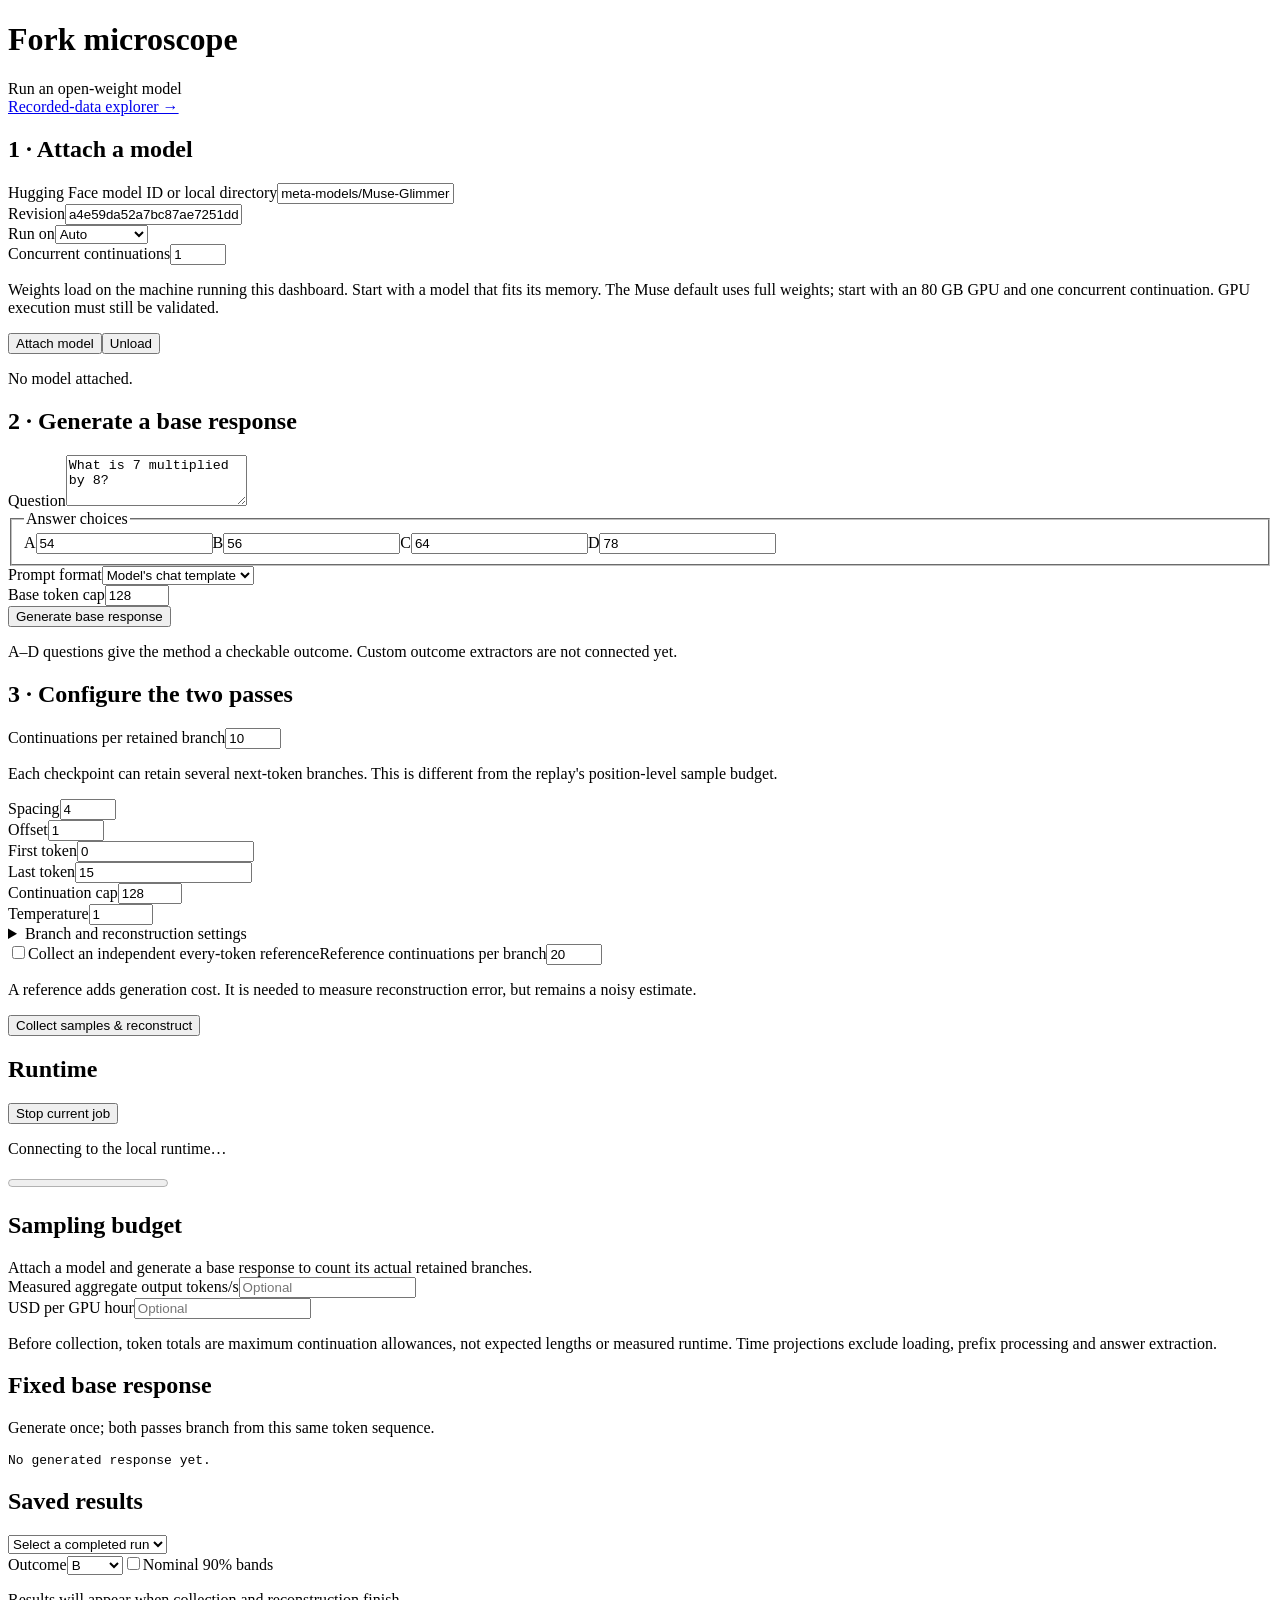
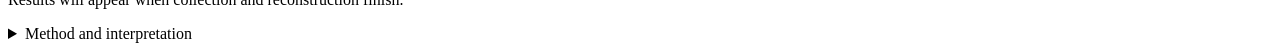
==== public/fork-microscope/live.html @ cd324774 "Package fork microscope for pinned CPU and GPU VM runs" ====
<!doctype html>
<html lang="en"><head><meta charset="utf-8"><meta name="viewport" content="width=device-width,initial-scale=1"><title>Fork microscope · Run a model</title><link rel="stylesheet" href="/styles.css"><link rel="stylesheet" href="/live.css"><script src="/plotly.min.js" defer></script><script src="/live.js" type="module"></script></head>
<body><header class="topbar"><div><h1>Fork microscope</h1><span class="subtitle">Run an open-weight model</span></div><a href="/">Recorded-data explorer →</a></header>
<main class="live-workspace">
<aside class="live-controls">
<section class="panel"><h2>1 · Attach a model</h2><label for="model-id">Hugging Face model ID or local directory</label><input id="model-id" value="meta-models/Muse-Glimmer-30B"><div class="field-pair"><div><label for="revision">Revision</label><input id="revision" value="a4e59da52a7bc87ae7251dd5545c0dd437c44b68"></div><div><label for="device">Run on</label><select id="device"><option value="auto">Auto</option><option value="cpu">CPU</option><option value="cuda">CUDA GPU</option></select></div></div><label for="batch">Concurrent continuations</label><input id="batch" type="number" min="1" max="128" value="1"><p class="help">Weights load on the machine running this dashboard. Start with a model that fits its memory. The Muse default uses full weights; start with an 80 GB GPU and one concurrent continuation. GPU execution must still be validated.</p><div class="actions"><button id="load">Attach model</button><button id="unload" class="secondary">Unload</button></div><p id="model-status">No model attached.</p></section>
<section class="panel"><h2>2 · Generate a base response</h2><label for="question">Question</label><textarea id="question" rows="3">What is 7 multiplied by 8?</textarea><fieldset><legend>Answer choices</legend><div class="field-pair"><label>A<input id="choice-a" value="54"></label><label>B<input id="choice-b" value="56"></label><label>C<input id="choice-c" value="64"></label><label>D<input id="choice-d" value="78"></label></div></fieldset><div class="field-pair"><div><label for="mode">Prompt format</label><select id="mode"><option value="chat">Model's chat template</option><option value="base">Base / completion</option></select></div><div><label for="base-cap">Base token cap</label><input id="base-cap" type="number" min="8" max="4096" value="128"></div></div><button id="base">Generate base response</button><p class="help">A–D questions give the method a checkable outcome. Custom outcome extractors are not connected yet.</p></section>
<section class="panel"><h2>3 · Configure the two passes</h2><label for="samples">Continuations per retained branch</label><input id="samples" type="number" min="5" max="512" value="10"><p class="help">Each checkpoint can retain several next-token branches. This is different from the replay's position-level sample budget.</p><div class="field-pair"><div><label for="stride">Spacing</label><input id="stride" type="number" min="2" max="128" value="4"></div><div><label for="shift">Offset</label><input id="shift" type="number" min="1" max="127" value="1"></div><div><label for="start">First token</label><input id="start" type="number" min="0" value="0"></div><div><label for="end">Last token</label><input id="end" type="number" min="0" value="15"></div><div><label for="cont-cap">Continuation cap</label><input id="cont-cap" type="number" min="1" max="4096" value="128"></div><div><label for="temperature">Temperature</label><input id="temperature" type="number" min=".05" max="2" step=".05" value="1"></div></div><details><summary>Branch and reconstruction settings</summary><div class="field-pair"><div><label for="top-k">Top-k candidates</label><input id="top-k" type="number" min="1" max="50" value="10"></div><div><label for="threshold">Minimum branch probability</label><input id="threshold" type="number" min="0" max="1" step=".01" value=".05"></div></div><label for="seed">Seed</label><input id="seed" type="number" min="0" max="2147483647" value="0"><label for="tuning">Reconstruction tuning</label><select id="tuning"><option value="cv">Upstream five-fold cross-validation</option><option value="fixed">Fixed penalty 64 / bandwidth 32</option></select></details><label class="check"><input id="dense" type="checkbox">Collect an independent every-token reference</label><label for="reference-samples">Reference continuations per branch</label><input id="reference-samples" type="number" min="5" max="512" value="20"><p class="help">A reference adds generation cost. It is needed to measure reconstruction error, but remains a noisy estimate.</p><button id="run">Collect samples &amp; reconstruct</button></section>
</aside>
<div class="live-results">
<section class="panel status-panel"><div class="section-heading"><h2>Runtime</h2><button id="stop" class="secondary">Stop current job</button></div><p id="phase" role="status">Connecting to the local runtime…</p><progress id="progress" max="1" value="0"></progress><p id="error" role="alert" hidden></p></section>
<section class="panel"><h2>Sampling budget</h2><div id="budget">Attach a model and generate a base response to count its actual retained branches.</div><div class="field-pair"><div><label for="throughput">Measured aggregate output tokens/s</label><input id="throughput" type="number" min=".001" step="any" placeholder="Optional"></div><div><label for="rate">USD per GPU hour</label><input id="rate" type="number" min="0" step="any" placeholder="Optional"></div></div><p id="money" class="help"></p><p class="help">Before collection, token totals are maximum continuation allowances, not expected lengths or measured runtime. Time projections exclude loading, prefix processing and answer extraction.</p></section>
<section class="panel"><h2>Fixed base response</h2><p id="base-description" class="help">Generate once; both passes branch from this same token sequence.</p><pre id="base-text">No generated response yet.</pre></section>
<section class="panel"><div class="section-heading"><h2>Saved results</h2><select id="runs"><option value="">Select a completed run</option></select></div><div class="display-controls"><label for="outcome">Outcome</label><select id="outcome"><option>A</option><option selected>B</option><option>C</option><option>D</option><option>Other</option></select><label class="check"><input id="bands" type="checkbox">Nominal 90% bands</label><a id="export" hidden>Download raw data + results</a></div><p id="result-label">Results will appear when collection and reconstruction finish.</p><div id="live-plot"></div><div id="statistics"></div><details><summary>Method and interpretation</summary><div id="method"><p>The workflow uses Goodfire's branch enumeration and probability-weighted outcomes, then its mixture-draw construction and segment-kernel reconstruction. Each pass is fitted separately. Cross-validation uses only that pass's samples.</p><p>Changing models does not reproduce the published numerical results. PELT boundaries are candidate changes between observations; they do not identify a causal token. Credible bands are model-based and can be miscalibrated. A separate dense run permits comparisons without reusing the fitting continuations.</p><p>Muse uses its native image/text model loader and text-only chat template. Other compatible models must load with Hugging Face AutoModelForCausalLM and safetensors, fit this runtime, and provide distinct single-token A–D answer labels. Muse answers are read only from completed user-facing channels; unfinished replies count as Other. This version uses standard batched generation, without the cross-branch prefix-cache speedup. No custom model code is executed.</p></div></details></section>
</div></main></body></html>
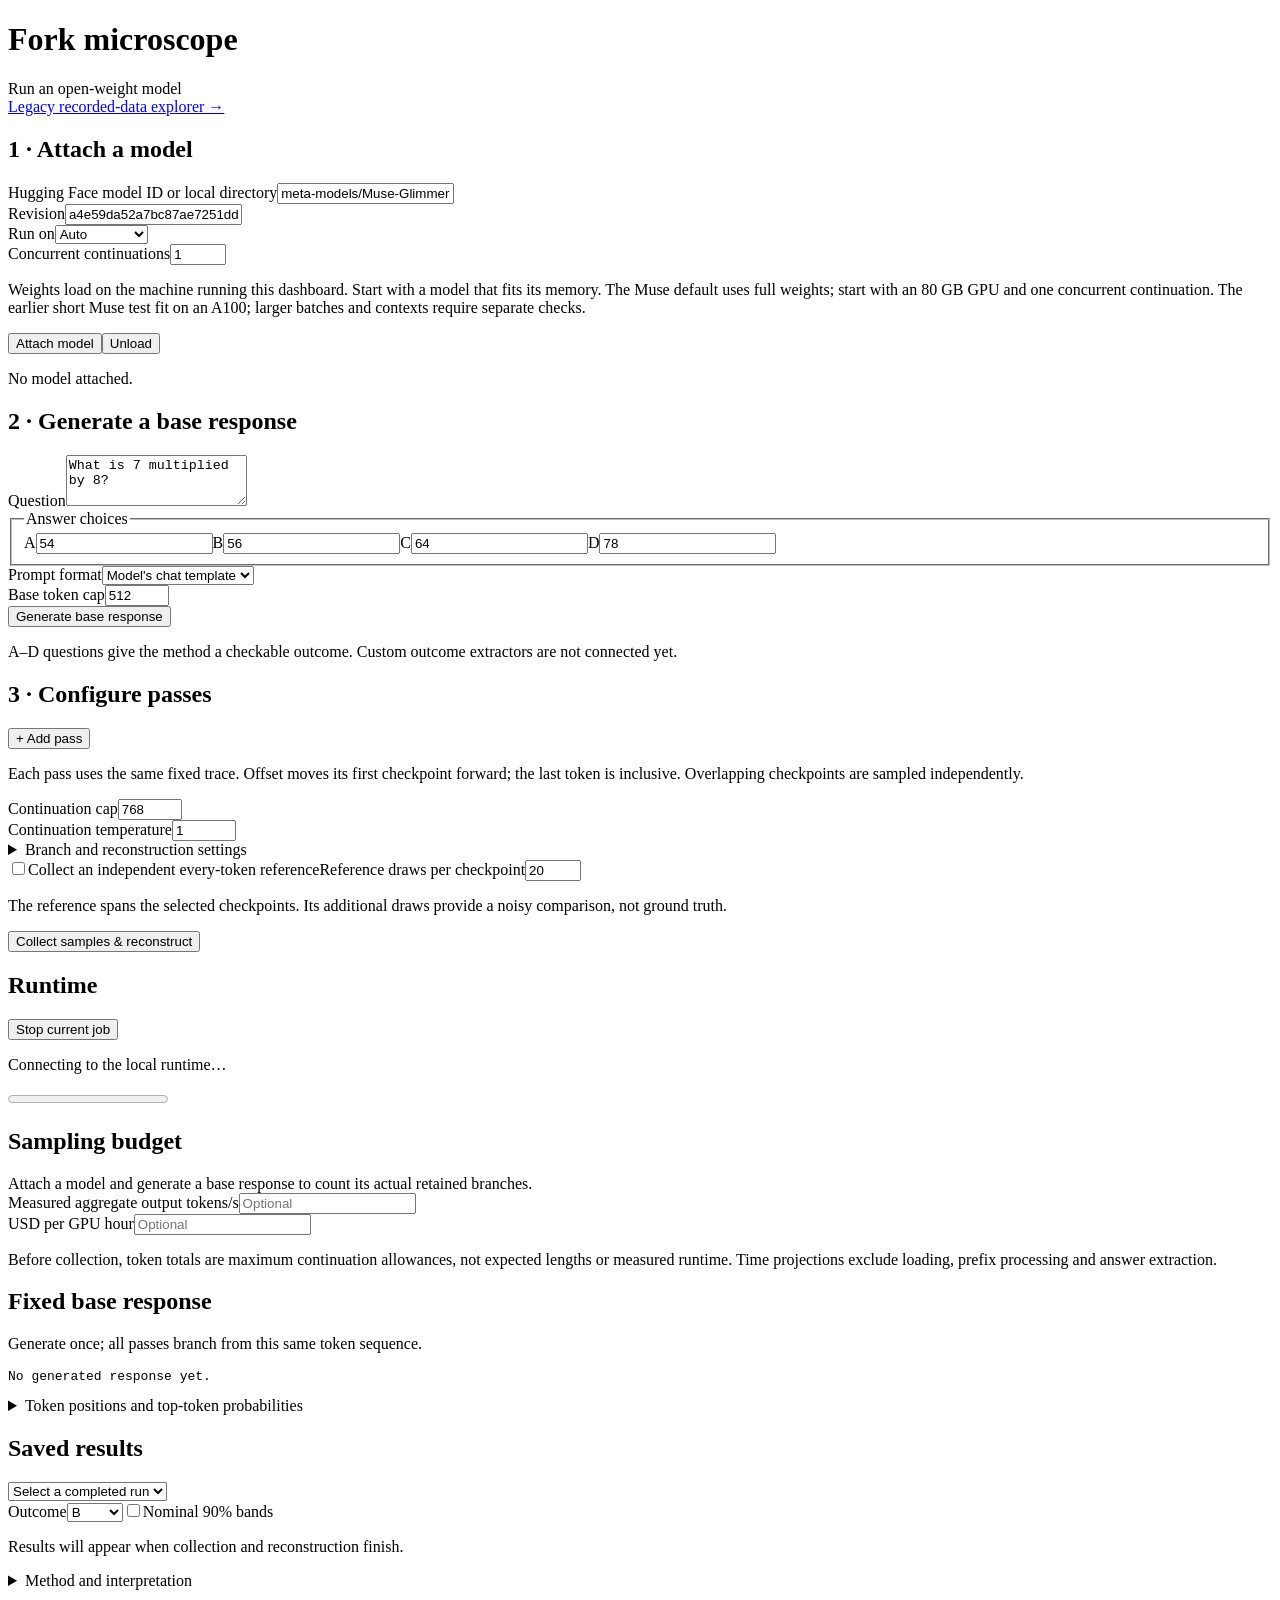
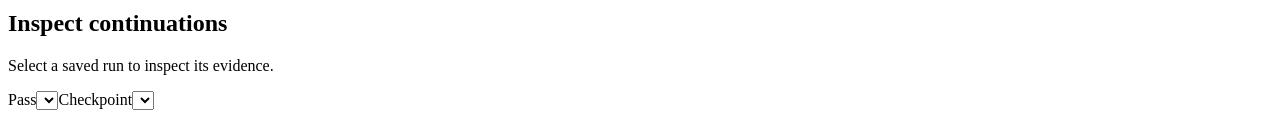
==== commit 87f556f6: "Use all checkpoint draws and add configurable pass tabs with evidence viewer" ====
--- a/public/fork-microscope/live.html
+++ b/public/fork-microscope/live.html
@@ -1,15 +1,22 @@
 <!doctype html>
 <html lang="en"><head><meta charset="utf-8"><meta name="viewport" content="width=device-width,initial-scale=1"><title>Fork microscope · Run a model</title><link rel="stylesheet" href="/styles.css"><link rel="stylesheet" href="/live.css"><script src="/plotly.min.js" defer></script><script src="/live.js" type="module"></script></head>
-<body><header class="topbar"><div><h1>Fork microscope</h1><span class="subtitle">Run an open-weight model</span></div><a href="/">Recorded-data explorer →</a></header>
+<body><header class="topbar"><div><h1>Fork microscope</h1><span class="subtitle">Run an open-weight model</span></div><a href="/index.html">Legacy recorded-data explorer →</a></header>
 <main class="live-workspace">
 <aside class="live-controls">
-<section class="panel"><h2>1 · Attach a model</h2><label for="model-id">Hugging Face model ID or local directory</label><input id="model-id" value="meta-models/Muse-Glimmer-30B"><div class="field-pair"><div><label for="revision">Revision</label><input id="revision" value="a4e59da52a7bc87ae7251dd5545c0dd437c44b68"></div><div><label for="device">Run on</label><select id="device"><option value="auto">Auto</option><option value="cpu">CPU</option><option value="cuda">CUDA GPU</option></select></div></div><label for="batch">Concurrent continuations</label><input id="batch" type="number" min="1" max="128" value="1"><p class="help">Weights load on the machine running this dashboard. Start with a model that fits its memory. The Muse default uses full weights; start with an 80 GB GPU and one concurrent continuation. GPU execution must still be validated.</p><div class="actions"><button id="load">Attach model</button><button id="unload" class="secondary">Unload</button></div><p id="model-status">No model attached.</p></section>
-<section class="panel"><h2>2 · Generate a base response</h2><label for="question">Question</label><textarea id="question" rows="3">What is 7 multiplied by 8?</textarea><fieldset><legend>Answer choices</legend><div class="field-pair"><label>A<input id="choice-a" value="54"></label><label>B<input id="choice-b" value="56"></label><label>C<input id="choice-c" value="64"></label><label>D<input id="choice-d" value="78"></label></div></fieldset><div class="field-pair"><div><label for="mode">Prompt format</label><select id="mode"><option value="chat">Model's chat template</option><option value="base">Base / completion</option></select></div><div><label for="base-cap">Base token cap</label><input id="base-cap" type="number" min="8" max="4096" value="128"></div></div><button id="base">Generate base response</button><p class="help">A–D questions give the method a checkable outcome. Custom outcome extractors are not connected yet.</p></section>
-<section class="panel"><h2>3 · Configure the two passes</h2><label for="samples">Continuations per retained branch</label><input id="samples" type="number" min="5" max="512" value="10"><p class="help">Each checkpoint can retain several next-token branches. This is different from the replay's position-level sample budget.</p><div class="field-pair"><div><label for="stride">Spacing</label><input id="stride" type="number" min="2" max="128" value="4"></div><div><label for="shift">Offset</label><input id="shift" type="number" min="1" max="127" value="1"></div><div><label for="start">First token</label><input id="start" type="number" min="0" value="0"></div><div><label for="end">Last token</label><input id="end" type="number" min="0" value="15"></div><div><label for="cont-cap">Continuation cap</label><input id="cont-cap" type="number" min="1" max="4096" value="128"></div><div><label for="temperature">Temperature</label><input id="temperature" type="number" min=".05" max="2" step=".05" value="1"></div></div><details><summary>Branch and reconstruction settings</summary><div class="field-pair"><div><label for="top-k">Top-k candidates</label><input id="top-k" type="number" min="1" max="50" value="10"></div><div><label for="threshold">Minimum branch probability</label><input id="threshold" type="number" min="0" max="1" step=".01" value=".05"></div></div><label for="seed">Seed</label><input id="seed" type="number" min="0" max="2147483647" value="0"><label for="tuning">Reconstruction tuning</label><select id="tuning"><option value="cv">Upstream five-fold cross-validation</option><option value="fixed">Fixed penalty 64 / bandwidth 32</option></select></details><label class="check"><input id="dense" type="checkbox">Collect an independent every-token reference</label><label for="reference-samples">Reference continuations per branch</label><input id="reference-samples" type="number" min="5" max="512" value="20"><p class="help">A reference adds generation cost. It is needed to measure reconstruction error, but remains a noisy estimate.</p><button id="run">Collect samples &amp; reconstruct</button></section>
+<section class="panel"><h2>1 · Attach a model</h2><label for="model-id">Hugging Face model ID or local directory</label><input id="model-id" value="meta-models/Muse-Glimmer-30B"><div class="field-pair"><div><label for="revision">Revision</label><input id="revision" value="a4e59da52a7bc87ae7251dd5545c0dd437c44b68"></div><div><label for="device">Run on</label><select id="device"><option value="auto">Auto</option><option value="cpu">CPU</option><option value="cuda">CUDA GPU</option></select></div></div><label for="batch">Concurrent continuations</label><input id="batch" type="number" min="1" max="128" value="1"><p class="help">Weights load on the machine running this dashboard. Start with a model that fits its memory. The Muse default uses full weights; start with an 80 GB GPU and one concurrent continuation. The earlier short Muse test fit on an A100; larger batches and contexts require separate checks.</p><div class="actions"><button id="load">Attach model</button><button id="unload" class="secondary">Unload</button></div><p id="model-status">No model attached.</p></section>
+<section class="panel"><h2>2 · Generate a base response</h2><label for="question">Question</label><textarea id="question" rows="3">What is 7 multiplied by 8?</textarea><fieldset><legend>Answer choices</legend><div class="field-pair"><label>A<input id="choice-a" value="54"></label><label>B<input id="choice-b" value="56"></label><label>C<input id="choice-c" value="64"></label><label>D<input id="choice-d" value="78"></label></div></fieldset><div class="field-pair"><div><label for="mode">Prompt format</label><select id="mode"><option value="chat">Model's chat template</option><option value="base">Base / completion</option></select></div><div><label for="base-cap">Base token cap</label><input id="base-cap" type="number" min="8" max="4096" value="512"></div></div><button id="base">Generate base response</button><p class="help">A–D questions give the method a checkable outcome. Custom outcome extractors are not connected yet.</p></section>
+<section class="panel"><h2>3 · Configure passes</h2>
+<div id="pass-tabs" role="tablist" aria-label="Sampling passes"></div><button id="add-pass" class="secondary">+ Add pass</button>
+<div id="pass-details" role="tabpanel"></div>
+<p class="help">Each pass uses the same fixed trace. Offset moves its first checkpoint forward; the last token is inclusive. Overlapping checkpoints are sampled independently.</p>
+<div class="field-pair"><div><label for="cont-cap">Continuation cap</label><input id="cont-cap" type="number" min="1" max="4096" value="768"></div><div><label for="temperature">Continuation temperature</label><input id="temperature" type="number" min=".05" max="2" step=".05" value="1"></div></div>
+<p id="temperature-notice" class="help" hidden>Branch probabilities use temperature 1. Changing continuation temperature creates a different sampling distribution.</p>
+<details><summary>Branch and reconstruction settings</summary><div class="field-pair"><div><label for="top-k">Top-k candidates</label><input id="top-k" type="number" min="1" max="50" value="10"></div><div><label for="threshold">Minimum branch probability</label><input id="threshold" type="number" min="0" max="1" step=".01" value=".05"></div></div><label for="seed">Base generation seed</label><input id="seed" type="number" min="0" max="2147483647" value="0"><label for="tuning">Reconstruction tuning</label><select id="tuning"><option value="cv">Five-fold cross-validation</option><option value="fixed">Fixed penalty 64 / bandwidth 32</option></select></details>
+<label class="check"><input id="dense" type="checkbox">Collect an independent every-token reference</label><label for="reference-samples">Reference draws per checkpoint</label><input id="reference-samples" type="number" min="5" max="512" value="20"><p class="help">The reference spans the selected checkpoints. Its additional draws provide a noisy comparison, not ground truth.</p><button id="run">Collect samples &amp; reconstruct</button></section>
 </aside>
 <div class="live-results">
 <section class="panel status-panel"><div class="section-heading"><h2>Runtime</h2><button id="stop" class="secondary">Stop current job</button></div><p id="phase" role="status">Connecting to the local runtime…</p><progress id="progress" max="1" value="0"></progress><p id="error" role="alert" hidden></p></section>
 <section class="panel"><h2>Sampling budget</h2><div id="budget">Attach a model and generate a base response to count its actual retained branches.</div><div class="field-pair"><div><label for="throughput">Measured aggregate output tokens/s</label><input id="throughput" type="number" min=".001" step="any" placeholder="Optional"></div><div><label for="rate">USD per GPU hour</label><input id="rate" type="number" min="0" step="any" placeholder="Optional"></div></div><p id="money" class="help"></p><p class="help">Before collection, token totals are maximum continuation allowances, not expected lengths or measured runtime. Time projections exclude loading, prefix processing and answer extraction.</p></section>
-<section class="panel"><h2>Fixed base response</h2><p id="base-description" class="help">Generate once; both passes branch from this same token sequence.</p><pre id="base-text">No generated response yet.</pre></section>
-<section class="panel"><div class="section-heading"><h2>Saved results</h2><select id="runs"><option value="">Select a completed run</option></select></div><div class="display-controls"><label for="outcome">Outcome</label><select id="outcome"><option>A</option><option selected>B</option><option>C</option><option>D</option><option>Other</option></select><label class="check"><input id="bands" type="checkbox">Nominal 90% bands</label><a id="export" hidden>Download raw data + results</a></div><p id="result-label">Results will appear when collection and reconstruction finish.</p><div id="live-plot"></div><div id="statistics"></div><details><summary>Method and interpretation</summary><div id="method"><p>The workflow uses Goodfire's branch enumeration and probability-weighted outcomes, then its mixture-draw construction and segment-kernel reconstruction. Each pass is fitted separately. Cross-validation uses only that pass's samples.</p><p>Changing models does not reproduce the published numerical results. PELT boundaries are candidate changes between observations; they do not identify a causal token. Credible bands are model-based and can be miscalibrated. A separate dense run permits comparisons without reusing the fitting continuations.</p><p>Muse uses its native image/text model loader and text-only chat template. Other compatible models must load with Hugging Face AutoModelForCausalLM and safetensors, fit this runtime, and provide distinct single-token A–D answer labels. Muse answers are read only from completed user-facing channels; unfinished replies count as Other. This version uses standard batched generation, without the cross-branch prefix-cache speedup. No custom model code is executed.</p></div></details></section>
-</div></main></body></html>
+<section class="panel"><h2>Fixed base response</h2><p id="base-description" class="help">Generate once; all passes branch from this same token sequence.</p><pre id="base-text">No generated response yet.</pre><details><summary>Token positions and top-token probabilities</summary><pre id="base-tokens">No trace yet.</pre></details></section>
+<section class="panel"><div class="section-heading"><h2>Saved results</h2><select id="runs"><option value="">Select a completed run</option></select></div><div class="display-controls"><label for="outcome">Outcome</label><select id="outcome"><option>A</option><option selected>B</option><option>C</option><option>D</option><option>Other</option></select><label class="check"><input id="bands" type="checkbox">Nominal 90% bands</label><a id="export" hidden>Download raw data + results</a></div><p id="result-label">Results will appear when collection and reconstruction finish.</p><div id="live-plot"></div><div id="result-warnings" role="status"></div><div id="statistics"></div><details><summary>Method and interpretation</summary><div id="method"><p>At each checkpoint we choose branches by renormalized temperature-1 probability, then generate the requested number of total draws. Every collected outcome enters the histogram and reconstruction exactly once. Each pass is fitted separately. More than 10% cap hits withholds reconstruction; fewer than four checkpoints disables segmentation and CV.</p><p>Changing models does not reproduce the published numerical results. PELT boundaries are candidate changes between observations; they do not identify a causal token. Credible bands are model-based and can be miscalibrated. A separate dense run permits comparisons without reusing the fitting continuations.</p><p>Muse uses its native image/text model loader and text-only chat template. Other compatible models must load with Hugging Face AutoModelForCausalLM and safetensors, fit this runtime, and provide distinct single-token A–D answer labels. Muse answers are read only from completed user-facing channels; unfinished replies count as Other. This version uses standard batched generation, without the cross-branch prefix-cache speedup. No custom model code is executed.</p></div></details></section>
+</div><section class="panel viewer"><h2>Inspect continuations</h2><p id="viewer-note">Select a saved run to inspect its evidence.</p><div class="field-pair"><label>Pass<select id="viewer-pass"></select></label><label>Checkpoint<select id="viewer-position"></select></label></div><p id="checkpoint-info" class="help"></p><div id="continuations"></div></section></main></body></html>
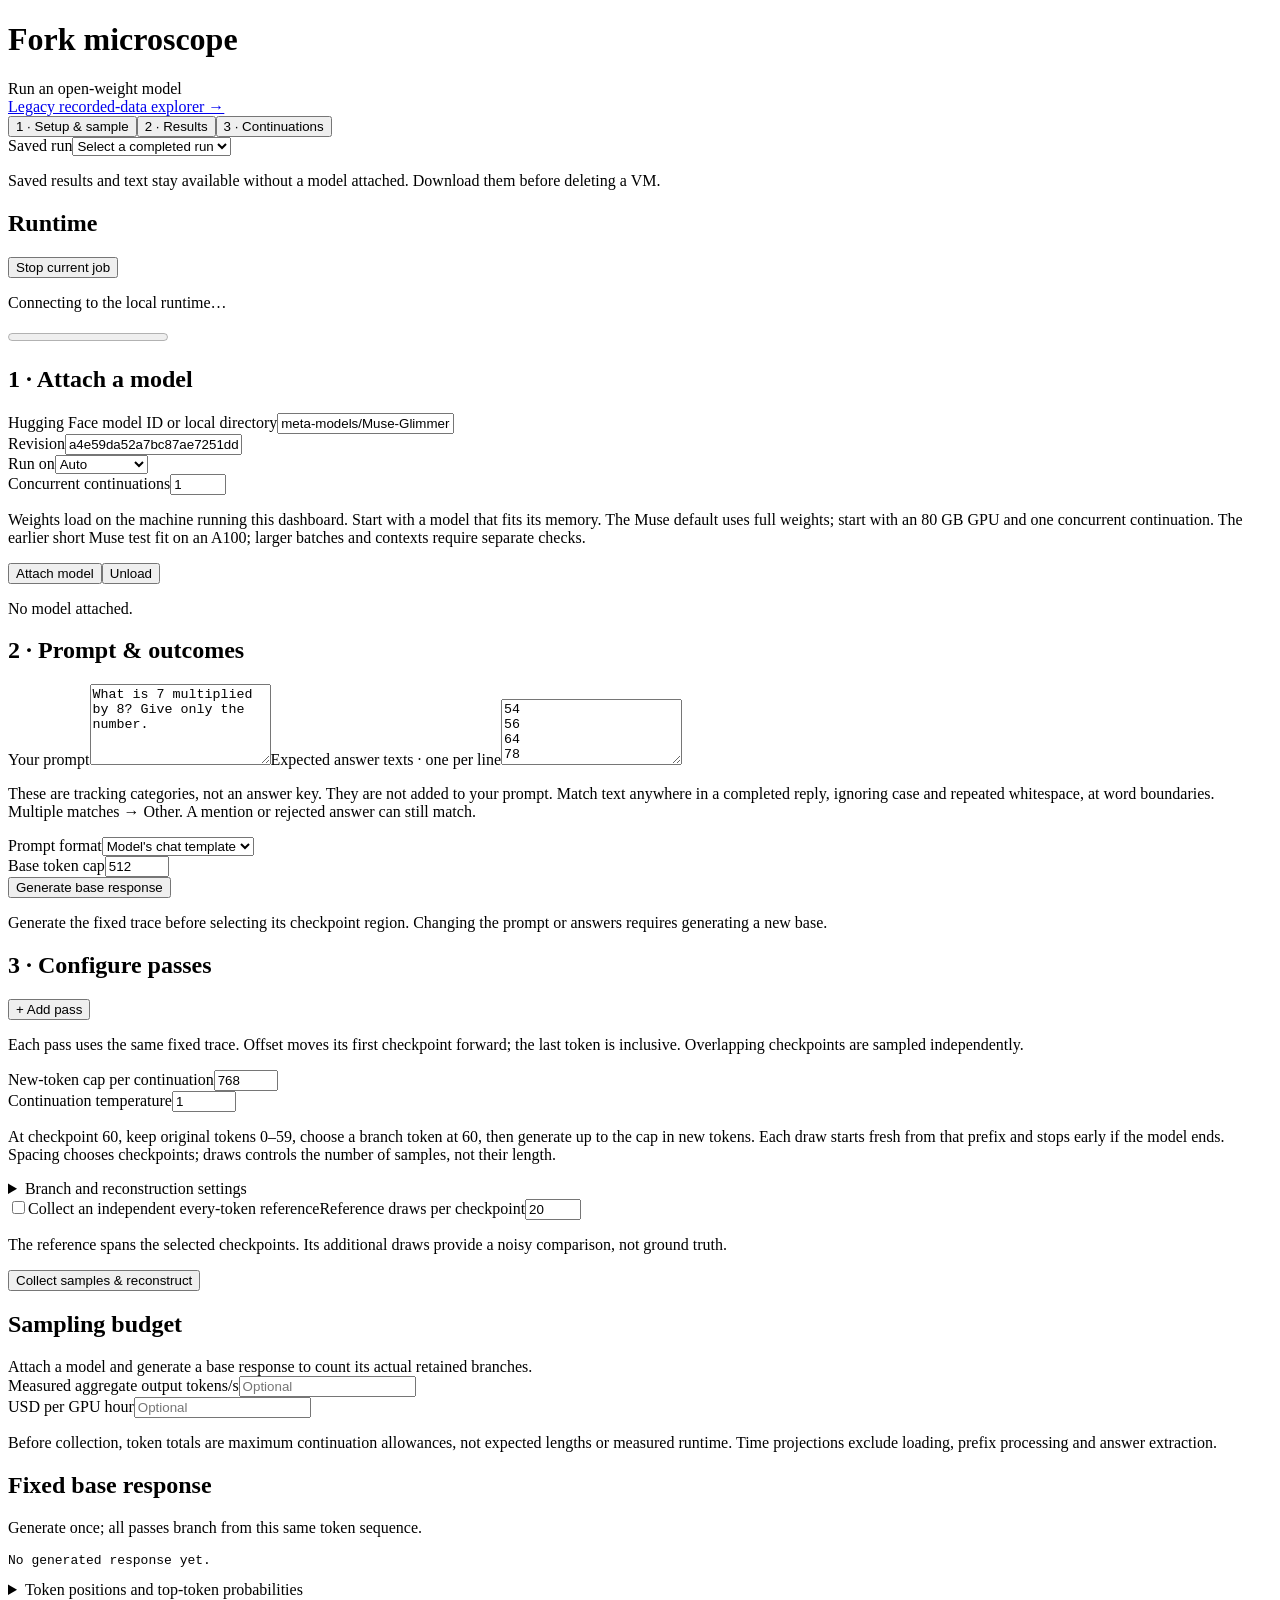
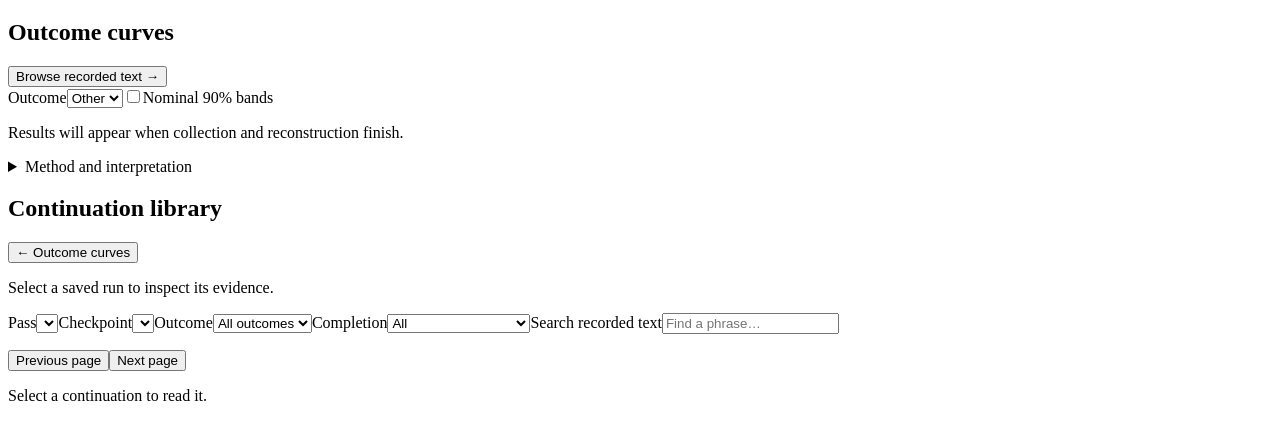
==== commit 424acadd: "Add custom prompt outcomes and navigable continuation library" ====
--- a/public/fork-microscope/live.html
+++ b/public/fork-microscope/live.html
@@ -1,22 +1,28 @@
 <!doctype html>
 <html lang="en"><head><meta charset="utf-8"><meta name="viewport" content="width=device-width,initial-scale=1"><title>Fork microscope · Run a model</title><link rel="stylesheet" href="/styles.css"><link rel="stylesheet" href="/live.css"><script src="/plotly.min.js" defer></script><script src="/live.js" type="module"></script></head>
 <body><header class="topbar"><div><h1>Fork microscope</h1><span class="subtitle">Run an open-weight model</span></div><a href="/index.html">Legacy recorded-data explorer →</a></header>
-<main class="live-workspace">
+<nav class="workspace-nav" aria-label="Workspace"><button data-view="setup" aria-current="page">1 · Setup &amp; sample</button><button data-view="results">2 · Results</button><button data-view="evidence">3 · Continuations</button></nav>
+<main class="live-workspace" data-view="setup">
+<section class="panel run-library"><label for="runs">Saved run</label><select id="runs"><option value="">Select a completed run</option></select><p class="help">Saved results and text stay available without a model attached. Download them before deleting a VM.</p></section>
+<section class="panel status-panel"><div class="section-heading"><h2>Runtime</h2><button id="stop" class="secondary">Stop current job</button></div><p id="phase" role="status">Connecting to the local runtime…</p><progress id="progress" max="1" value="0"></progress><p id="error" role="alert" hidden></p></section>
 <aside class="live-controls">
 <section class="panel"><h2>1 · Attach a model</h2><label for="model-id">Hugging Face model ID or local directory</label><input id="model-id" value="meta-models/Muse-Glimmer-30B"><div class="field-pair"><div><label for="revision">Revision</label><input id="revision" value="a4e59da52a7bc87ae7251dd5545c0dd437c44b68"></div><div><label for="device">Run on</label><select id="device"><option value="auto">Auto</option><option value="cpu">CPU</option><option value="cuda">CUDA GPU</option></select></div></div><label for="batch">Concurrent continuations</label><input id="batch" type="number" min="1" max="128" value="1"><p class="help">Weights load on the machine running this dashboard. Start with a model that fits its memory. The Muse default uses full weights; start with an 80 GB GPU and one concurrent continuation. The earlier short Muse test fit on an A100; larger batches and contexts require separate checks.</p><div class="actions"><button id="load">Attach model</button><button id="unload" class="secondary">Unload</button></div><p id="model-status">No model attached.</p></section>
-<section class="panel"><h2>2 · Generate a base response</h2><label for="question">Question</label><textarea id="question" rows="3">What is 7 multiplied by 8?</textarea><fieldset><legend>Answer choices</legend><div class="field-pair"><label>A<input id="choice-a" value="54"></label><label>B<input id="choice-b" value="56"></label><label>C<input id="choice-c" value="64"></label><label>D<input id="choice-d" value="78"></label></div></fieldset><div class="field-pair"><div><label for="mode">Prompt format</label><select id="mode"><option value="chat">Model's chat template</option><option value="base">Base / completion</option></select></div><div><label for="base-cap">Base token cap</label><input id="base-cap" type="number" min="8" max="4096" value="512"></div></div><button id="base">Generate base response</button><p class="help">A–D questions give the method a checkable outcome. Custom outcome extractors are not connected yet.</p></section>
+<section class="panel"><h2>2 · Prompt &amp; outcomes</h2><label for="question">Your prompt</label><textarea id="question" rows="5">What is 7 multiplied by 8? Give only the number.</textarea><label for="answers">Expected answer texts · one per line</label><textarea id="answers" rows="4">54
+56
+64
+78</textarea><p class="help">These are tracking categories, not an answer key. They are not added to your prompt. Match text anywhere in a completed reply, ignoring case and repeated whitespace, at word boundaries. Multiple matches → Other. A mention or rejected answer can still match.</p><div class="field-pair"><div><label for="mode">Prompt format</label><select id="mode"><option value="chat">Model's chat template</option><option value="base">Base / completion</option></select></div><div><label for="base-cap">Base token cap</label><input id="base-cap" type="number" min="8" max="4096" value="512"></div></div><button id="base">Generate base response</button><p id="base-stale" class="warning" hidden>Prompt settings changed. Generate a new base before collecting samples.</p><p class="help">Generate the fixed trace before selecting its checkpoint region. Changing the prompt or answers requires generating a new base.</p></section>
 <section class="panel"><h2>3 · Configure passes</h2>
 <div id="pass-tabs" role="tablist" aria-label="Sampling passes"></div><button id="add-pass" class="secondary">+ Add pass</button>
 <div id="pass-details" role="tabpanel"></div>
 <p class="help">Each pass uses the same fixed trace. Offset moves its first checkpoint forward; the last token is inclusive. Overlapping checkpoints are sampled independently.</p>
-<div class="field-pair"><div><label for="cont-cap">Continuation cap</label><input id="cont-cap" type="number" min="1" max="4096" value="768"></div><div><label for="temperature">Continuation temperature</label><input id="temperature" type="number" min=".05" max="2" step=".05" value="1"></div></div>
-<p id="temperature-notice" class="help" hidden>Branch probabilities use temperature 1. Changing continuation temperature creates a different sampling distribution.</p>
+<div class="field-pair"><div><label for="cont-cap">New-token cap per continuation</label><input id="cont-cap" type="number" min="1" max="4096" value="768"></div><div><label for="temperature">Continuation temperature</label><input id="temperature" type="number" min=".05" max="2" step=".05" value="1"></div></div>
+<p class="help">At checkpoint 60, keep original tokens 0–59, choose a branch token at 60, then generate up to the cap in new tokens. Each draw starts fresh from that prefix and stops early if the model ends. Spacing chooses checkpoints; draws controls the number of samples, not their length.</p><p id="temperature-notice" class="help" hidden>Branch probabilities use temperature 1. Changing continuation temperature creates a different sampling distribution.</p>
 <details><summary>Branch and reconstruction settings</summary><div class="field-pair"><div><label for="top-k">Top-k candidates</label><input id="top-k" type="number" min="1" max="50" value="10"></div><div><label for="threshold">Minimum branch probability</label><input id="threshold" type="number" min="0" max="1" step=".01" value=".05"></div></div><label for="seed">Base generation seed</label><input id="seed" type="number" min="0" max="2147483647" value="0"><label for="tuning">Reconstruction tuning</label><select id="tuning"><option value="cv">Five-fold cross-validation</option><option value="fixed">Fixed penalty 64 / bandwidth 32</option></select></details>
 <label class="check"><input id="dense" type="checkbox">Collect an independent every-token reference</label><label for="reference-samples">Reference draws per checkpoint</label><input id="reference-samples" type="number" min="5" max="512" value="20"><p class="help">The reference spans the selected checkpoints. Its additional draws provide a noisy comparison, not ground truth.</p><button id="run">Collect samples &amp; reconstruct</button></section>
 </aside>
 <div class="live-results">
-<section class="panel status-panel"><div class="section-heading"><h2>Runtime</h2><button id="stop" class="secondary">Stop current job</button></div><p id="phase" role="status">Connecting to the local runtime…</p><progress id="progress" max="1" value="0"></progress><p id="error" role="alert" hidden></p></section>
-<section class="panel"><h2>Sampling budget</h2><div id="budget">Attach a model and generate a base response to count its actual retained branches.</div><div class="field-pair"><div><label for="throughput">Measured aggregate output tokens/s</label><input id="throughput" type="number" min=".001" step="any" placeholder="Optional"></div><div><label for="rate">USD per GPU hour</label><input id="rate" type="number" min="0" step="any" placeholder="Optional"></div></div><p id="money" class="help"></p><p class="help">Before collection, token totals are maximum continuation allowances, not expected lengths or measured runtime. Time projections exclude loading, prefix processing and answer extraction.</p></section>
-<section class="panel"><h2>Fixed base response</h2><p id="base-description" class="help">Generate once; all passes branch from this same token sequence.</p><pre id="base-text">No generated response yet.</pre><details><summary>Token positions and top-token probabilities</summary><pre id="base-tokens">No trace yet.</pre></details></section>
-<section class="panel"><div class="section-heading"><h2>Saved results</h2><select id="runs"><option value="">Select a completed run</option></select></div><div class="display-controls"><label for="outcome">Outcome</label><select id="outcome"><option>A</option><option selected>B</option><option>C</option><option>D</option><option>Other</option></select><label class="check"><input id="bands" type="checkbox">Nominal 90% bands</label><a id="export" hidden>Download raw data + results</a></div><p id="result-label">Results will appear when collection and reconstruction finish.</p><div id="live-plot"></div><div id="result-warnings" role="status"></div><div id="statistics"></div><details><summary>Method and interpretation</summary><div id="method"><p>At each checkpoint we choose branches by renormalized temperature-1 probability, then generate the requested number of total draws. Every collected outcome enters the histogram and reconstruction exactly once. Each pass is fitted separately. More than 10% cap hits withholds reconstruction; fewer than four checkpoints disables segmentation and CV.</p><p>Changing models does not reproduce the published numerical results. PELT boundaries are candidate changes between observations; they do not identify a causal token. Credible bands are model-based and can be miscalibrated. A separate dense run permits comparisons without reusing the fitting continuations.</p><p>Muse uses its native image/text model loader and text-only chat template. Other compatible models must load with Hugging Face AutoModelForCausalLM and safetensors, fit this runtime, and provide distinct single-token A–D answer labels. Muse answers are read only from completed user-facing channels; unfinished replies count as Other. This version uses standard batched generation, without the cross-branch prefix-cache speedup. No custom model code is executed.</p></div></details></section>
-</div><section class="panel viewer"><h2>Inspect continuations</h2><p id="viewer-note">Select a saved run to inspect its evidence.</p><div class="field-pair"><label>Pass<select id="viewer-pass"></select></label><label>Checkpoint<select id="viewer-position"></select></label></div><p id="checkpoint-info" class="help"></p><div id="continuations"></div></section></main></body></html>
+
+<section class="panel setup-panel"><h2>Sampling budget</h2><div id="budget">Attach a model and generate a base response to count its actual retained branches.</div><div class="field-pair"><div><label for="throughput">Measured aggregate output tokens/s</label><input id="throughput" type="number" min=".001" step="any" placeholder="Optional"></div><div><label for="rate">USD per GPU hour</label><input id="rate" type="number" min="0" step="any" placeholder="Optional"></div></div><p id="money" class="help"></p><p class="help">Before collection, token totals are maximum continuation allowances, not expected lengths or measured runtime. Time projections exclude loading, prefix processing and answer extraction.</p></section>
+<section class="panel setup-panel"><h2>Fixed base response</h2><p id="base-description" class="help">Generate once; all passes branch from this same token sequence.</p><pre id="base-text">No generated response yet.</pre><details><summary>Token positions and top-token probabilities</summary><pre id="base-tokens">No trace yet.</pre></details></section>
+<section class="panel result-panel"><div class="section-heading"><h2>Outcome curves</h2><button id="browse-evidence" class="secondary">Browse recorded text →</button></div><div class="display-controls"><label for="outcome">Outcome</label><select id="outcome"><option>Other</option></select><label class="check"><input id="bands" type="checkbox">Nominal 90% bands</label><a id="export" hidden>Download raw data + results</a></div><p id="result-label">Results will appear when collection and reconstruction finish.</p><p id="match-rule" class="help"></p><div id="live-plot"></div><div id="result-warnings" role="status"></div><div id="statistics"></div><details><summary>Method and interpretation</summary><div id="method"><p>At each checkpoint we choose branches by renormalized temperature-1 probability, then generate the requested number of total draws. Every collected outcome enters the histogram and reconstruction exactly once. Each pass is fitted separately. More than 10% cap hits withholds reconstruction; fewer than four checkpoints disables segmentation and CV.</p><p>Changing models does not reproduce the published numerical results. PELT boundaries are candidate changes between observations; they do not identify a causal token. Credible bands are model-based and can be miscalibrated. A separate dense run permits comparisons without reusing the fitting continuations.</p><p>Muse uses its native image/text model loader and text-only chat template. Other compatible models must load with Hugging Face AutoModelForCausalLM and safetensors, fit this runtime, and support text generation in the installed Transformers version. Architectures requiring custom remote code or unsupported quantization are not automatically supported. Muse matches use its completed user-facing channel. For generic models we strip an explicit &lt;think&gt;…&lt;/think&gt; prefix when present; untagged reasoning may still match. Matching detects literal mentions, not correctness. Multiple matches, no matches and unfinished replies count as Other. Historical A–D runs retain their original parser. This version uses standard batched generation, without the cross-branch prefix-cache speedup. No custom model code is executed.</p></div></details></section>
+</div><section class="panel viewer"><div class="section-heading"><h2>Continuation library</h2><button id="back-results" class="secondary">← Outcome curves</button></div><p id="viewer-note">Select a saved run to inspect its evidence.</p><div class="evidence-filters"><label>Pass<select id="viewer-pass"></select></label><label>Checkpoint<select id="viewer-position"></select></label><label>Outcome<select id="viewer-outcome"><option value="">All outcomes</option></select></label><label>Completion<select id="viewer-status"><option value="">All</option><option value="eos">Completed</option><option value="length">Reached cap</option><option value="ambiguous">Ambiguous matches</option></select></label><label>Search recorded text<input id="viewer-search" type="search" placeholder="Find a phrase…"></label></div><p id="checkpoint-info" class="help"></p><p id="viewer-count" role="status"></p><div class="evidence-layout"><div><div id="continuations" aria-label="Recorded continuations"></div><div class="actions"><button id="draw-prev" class="secondary">Previous page</button><button id="draw-next" class="secondary">Next page</button></div></div><article id="draw-detail"><p>Select a continuation to read it.</p></article></div></section></main></body></html>
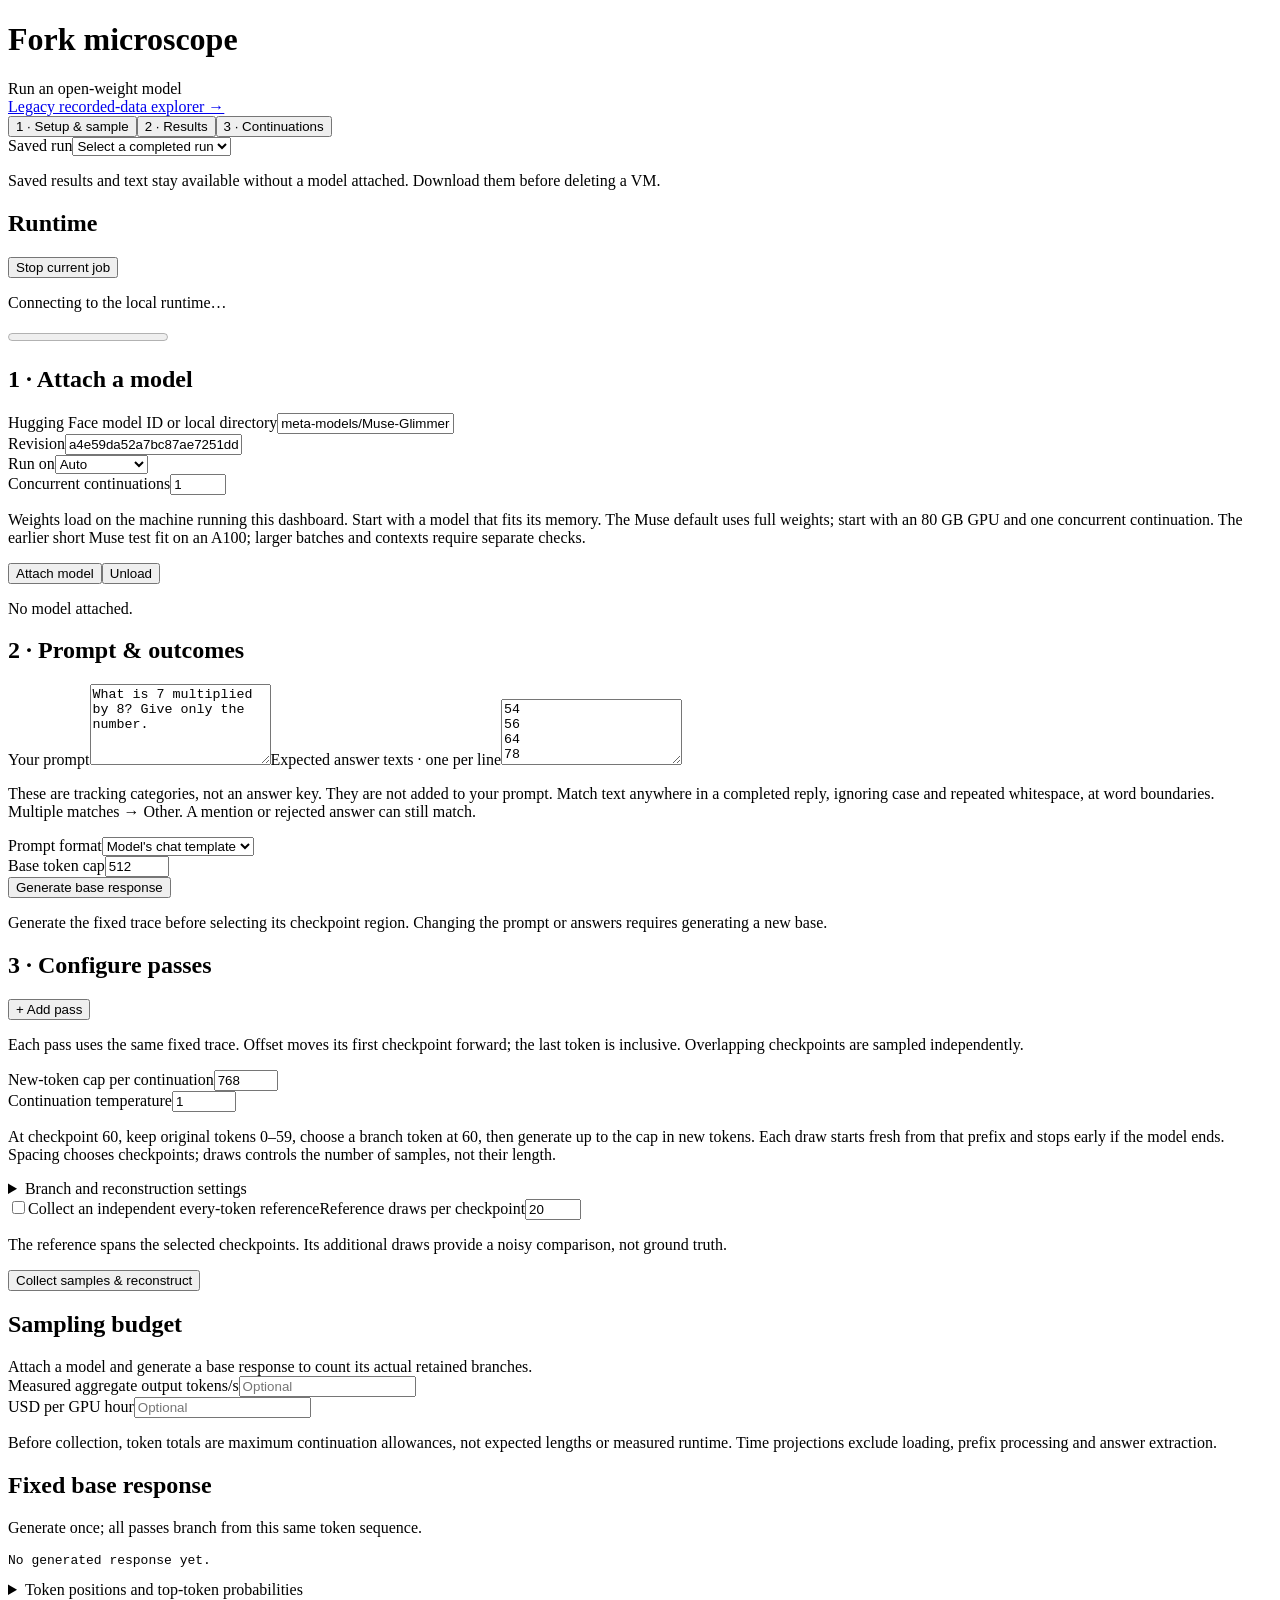
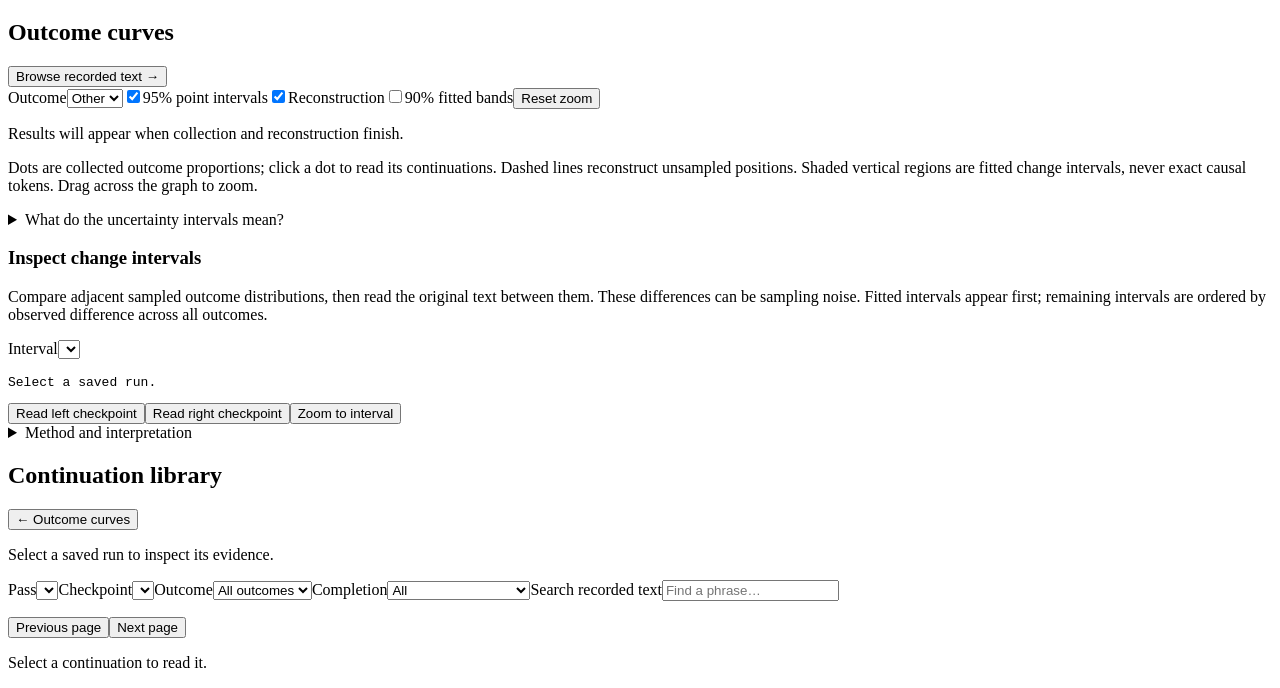
==== commit 02ec8355: "Improve model startup and fork evidence visualization" ====
--- a/public/fork-microscope/live.html
+++ b/public/fork-microscope/live.html
@@ -24,5 +24,5 @@
 
 <section class="panel setup-panel"><h2>Sampling budget</h2><div id="budget">Attach a model and generate a base response to count its actual retained branches.</div><div class="field-pair"><div><label for="throughput">Measured aggregate output tokens/s</label><input id="throughput" type="number" min=".001" step="any" placeholder="Optional"></div><div><label for="rate">USD per GPU hour</label><input id="rate" type="number" min="0" step="any" placeholder="Optional"></div></div><p id="money" class="help"></p><p class="help">Before collection, token totals are maximum continuation allowances, not expected lengths or measured runtime. Time projections exclude loading, prefix processing and answer extraction.</p></section>
 <section class="panel setup-panel"><h2>Fixed base response</h2><p id="base-description" class="help">Generate once; all passes branch from this same token sequence.</p><pre id="base-text">No generated response yet.</pre><details><summary>Token positions and top-token probabilities</summary><pre id="base-tokens">No trace yet.</pre></details></section>
-<section class="panel result-panel"><div class="section-heading"><h2>Outcome curves</h2><button id="browse-evidence" class="secondary">Browse recorded text →</button></div><div class="display-controls"><label for="outcome">Outcome</label><select id="outcome"><option>Other</option></select><label class="check"><input id="bands" type="checkbox">Nominal 90% bands</label><a id="export" hidden>Download raw data + results</a></div><p id="result-label">Results will appear when collection and reconstruction finish.</p><p id="match-rule" class="help"></p><div id="live-plot"></div><div id="result-warnings" role="status"></div><div id="statistics"></div><details><summary>Method and interpretation</summary><div id="method"><p>At each checkpoint we choose branches by renormalized temperature-1 probability, then generate the requested number of total draws. Every collected outcome enters the histogram and reconstruction exactly once. Each pass is fitted separately. More than 10% cap hits withholds reconstruction; fewer than four checkpoints disables segmentation and CV.</p><p>Changing models does not reproduce the published numerical results. PELT boundaries are candidate changes between observations; they do not identify a causal token. Credible bands are model-based and can be miscalibrated. A separate dense run permits comparisons without reusing the fitting continuations.</p><p>Muse uses its native image/text model loader and text-only chat template. Other compatible models must load with Hugging Face AutoModelForCausalLM and safetensors, fit this runtime, and support text generation in the installed Transformers version. Architectures requiring custom remote code or unsupported quantization are not automatically supported. Muse matches use its completed user-facing channel. For generic models we strip an explicit &lt;think&gt;…&lt;/think&gt; prefix when present; untagged reasoning may still match. Matching detects literal mentions, not correctness. Multiple matches, no matches and unfinished replies count as Other. Historical A–D runs retain their original parser. This version uses standard batched generation, without the cross-branch prefix-cache speedup. No custom model code is executed.</p></div></details></section>
+<section class="panel result-panel"><div class="section-heading"><h2>Outcome curves</h2><button id="browse-evidence" class="secondary">Browse recorded text →</button></div><div class="display-controls"><label for="outcome">Outcome</label><select id="outcome"><option>Other</option></select><label class="check"><input id="observed-bands" type="checkbox" checked>95% point intervals</label><label class="check"><input id="show-reconstruction" type="checkbox" checked>Reconstruction</label><label class="check"><input id="bands" type="checkbox">90% fitted bands</label><button id="reset-zoom" class="secondary">Reset zoom</button><a id="export" hidden>Download raw data + results</a></div><p id="result-label">Results will appear when collection and reconstruction finish.</p><p id="match-rule" class="help"></p><div id="graph-summary" class="graph-summary" role="status"></div><div id="live-plot"></div><p class="help graph-key">Dots are collected outcome proportions; click a dot to read its continuations. Dashed lines reconstruct unsampled positions. Shaded vertical regions are fitted change intervals, never exact causal tokens. Drag across the graph to zoom.</p><details><summary>What do the uncertainty intervals mean?</summary><p class="help">Point intervals are 95% Wilson intervals for one outcome at one checkpoint, calculated only from verified independent-mixture draw counts. They describe sampling uncertainty under this run’s retained-branch distribution. They are not simultaneous intervals or tests of a change. Fitted bands are nominal 90% model-based marginal bands from the reconstruction and can be miscalibrated. Neither accounts for excluded branches or answer-matching errors.</p></details><section class="interval-inspector" aria-labelledby="interval-heading"><h3 id="interval-heading">Inspect change intervals</h3><p class="help">Compare adjacent sampled outcome distributions, then read the original text between them. These differences can be sampling noise. Fitted intervals appear first; remaining intervals are ordered by observed difference across all outcomes.</p><label for="change-interval">Interval</label><select id="change-interval"></select><p id="interval-summary" class="help"></p><pre id="interval-text">Select a saved run.</pre><div class="actions"><button id="interval-left" class="secondary">Read left checkpoint</button><button id="interval-right" class="secondary">Read right checkpoint</button><button id="interval-zoom" class="secondary">Zoom to interval</button></div></section><div id="result-warnings" role="status"></div><div id="statistics"></div><details><summary>Method and interpretation</summary><div id="method"><p>At each checkpoint we choose branches by renormalized temperature-1 probability, then generate the requested number of total draws. Every collected outcome enters the histogram and reconstruction exactly once. Each pass is fitted separately. More than 10% cap hits withholds reconstruction; fewer than four checkpoints disables segmentation and CV.</p><p>Changing models does not reproduce the published numerical results. PELT boundaries are candidate changes between observations; they do not identify a causal token. Credible bands are model-based and can be miscalibrated. A separate dense run permits comparisons without reusing the fitting continuations.</p><p>Muse uses its native image/text model loader and text-only chat template. Other compatible models must load with Hugging Face AutoModelForCausalLM and safetensors, fit this runtime, and support text generation in the installed Transformers version. Architectures requiring custom remote code or unsupported quantization are not automatically supported. Muse matches use its completed user-facing channel. For generic models we strip an explicit &lt;think&gt;…&lt;/think&gt; prefix when present; untagged reasoning may still match. Matching detects literal mentions, not correctness. Multiple matches, no matches and unfinished replies count as Other. Historical A–D runs retain their original parser. This version uses standard batched generation, without the cross-branch prefix-cache speedup. No custom model code is executed.</p></div></details></section>
 </div><section class="panel viewer"><div class="section-heading"><h2>Continuation library</h2><button id="back-results" class="secondary">← Outcome curves</button></div><p id="viewer-note">Select a saved run to inspect its evidence.</p><div class="evidence-filters"><label>Pass<select id="viewer-pass"></select></label><label>Checkpoint<select id="viewer-position"></select></label><label>Outcome<select id="viewer-outcome"><option value="">All outcomes</option></select></label><label>Completion<select id="viewer-status"><option value="">All</option><option value="eos">Completed</option><option value="length">Reached cap</option><option value="ambiguous">Ambiguous matches</option></select></label><label>Search recorded text<input id="viewer-search" type="search" placeholder="Find a phrase…"></label></div><p id="checkpoint-info" class="help"></p><p id="viewer-count" role="status"></p><div class="evidence-layout"><div><div id="continuations" aria-label="Recorded continuations"></div><div class="actions"><button id="draw-prev" class="secondary">Previous page</button><button id="draw-next" class="secondary">Next page</button></div></div><article id="draw-detail"><p>Select a continuation to read it.</p></article></div></section></main></body></html>
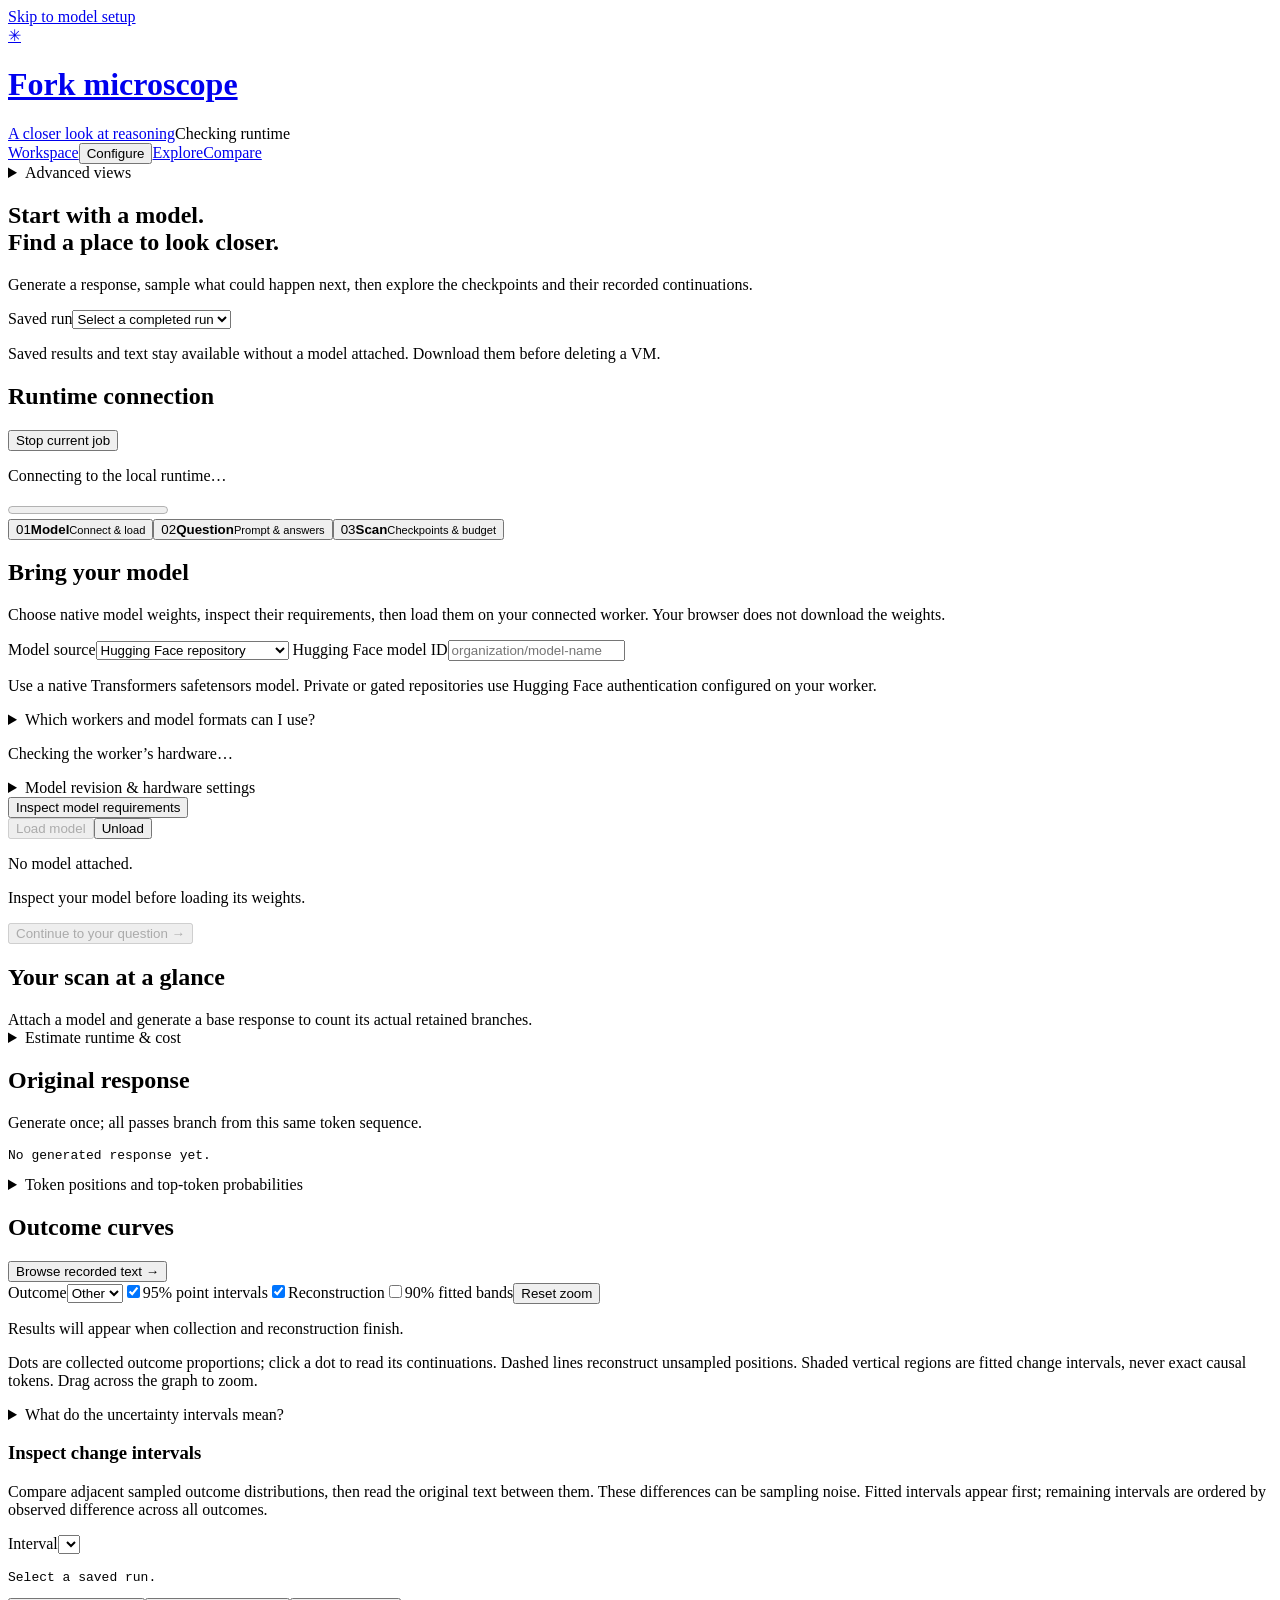
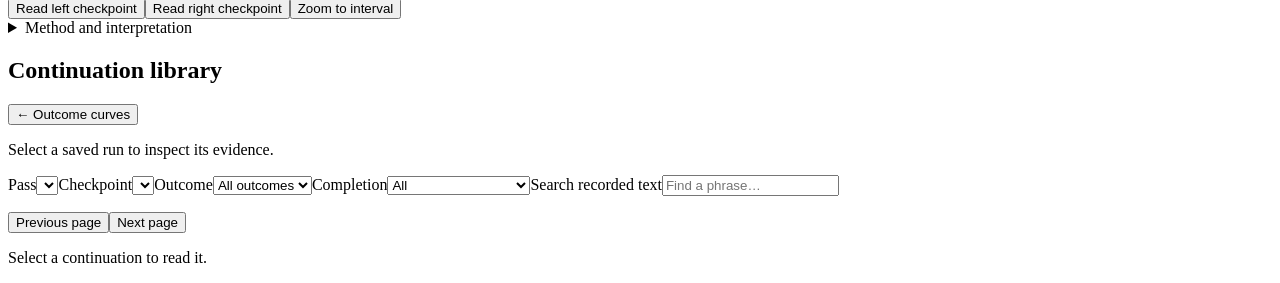
==== commit 66ed9abe: "Package Fork Microscope research beta and hosted worker workflow Add the public dashboard/personal-w" ====
--- a/public/fork-microscope/live.html
+++ b/public/fork-microscope/live.html
@@ -1,28 +1,43 @@
 <!doctype html>
-<html lang="en"><head><meta charset="utf-8"><meta name="viewport" content="width=device-width,initial-scale=1"><title>Fork microscope · Run a model</title><link rel="stylesheet" href="/styles.css"><link rel="stylesheet" href="/live.css"><script src="/plotly.min.js" defer></script><script src="/live.js" type="module"></script></head>
-<body><header class="topbar"><div><h1>Fork microscope</h1><span class="subtitle">Run an open-weight model</span></div><a href="/index.html">Legacy recorded-data explorer →</a></header>
-<nav class="workspace-nav" aria-label="Workspace"><button data-view="setup" aria-current="page">1 · Setup &amp; sample</button><button data-view="results">2 · Results</button><button data-view="evidence">3 · Continuations</button></nav>
+<html lang="en"><head><meta charset="utf-8"><meta name="viewport" content="width=device-width,initial-scale=1"><title>Fork microscope · Run a model</title><link rel="stylesheet" href="/styles.css"><link rel="stylesheet" href="/live.css"><script src="/plotly.min.js" defer></script><script src="/worker-connection.js"></script><script src="/live.js" type="module"></script><script src="/method-credit.js"></script>
+</head>
+<body class="scan-page">
+<a class="skip-link" href="#model-setup">Skip to model setup</a>
+<header class="topbar"><a class="brand" href="/observatory.html"><span class="brand-mark" aria-hidden="true">✳</span><span><h1>Fork microscope</h1><span class="subtitle">A closer look at reasoning</span></span></a><span id="connection-badge" class="connection-badge">Checking runtime</span></header>
+<nav class="workspace-nav" aria-label="Workspace"><a href="/workspace.html">Workspace</a><button data-view="setup" aria-current="page">Configure</button><a id="observatory-link" href="/observatory.html">Explore</a><a href="/compare.html">Compare</a><details class="advanced-navigation"><summary>Advanced views</summary><div><button data-view="results">Outcome curves</button><button data-view="evidence">Recorded continuations</button><a href="/released-data.html">Legacy recorded-data explorer</a></div></details></nav>
+<section id="scan-intro" class="scan-intro"><h2>Start with a model.<br>Find a place to look closer.</h2><p>Generate a response, sample what could happen next, then explore the checkpoints and their recorded continuations.</p></section>
 <main class="live-workspace" data-view="setup">
 <section class="panel run-library"><label for="runs">Saved run</label><select id="runs"><option value="">Select a completed run</option></select><p class="help">Saved results and text stay available without a model attached. Download them before deleting a VM.</p></section>
-<section class="panel status-panel"><div class="section-heading"><h2>Runtime</h2><button id="stop" class="secondary">Stop current job</button></div><p id="phase" role="status">Connecting to the local runtime…</p><progress id="progress" max="1" value="0"></progress><p id="error" role="alert" hidden></p></section>
-<aside class="live-controls">
-<section class="panel"><h2>1 · Attach a model</h2><label for="model-id">Hugging Face model ID or local directory</label><input id="model-id" value="meta-models/Muse-Glimmer-30B"><div class="field-pair"><div><label for="revision">Revision</label><input id="revision" value="a4e59da52a7bc87ae7251dd5545c0dd437c44b68"></div><div><label for="device">Run on</label><select id="device"><option value="auto">Auto</option><option value="cpu">CPU</option><option value="cuda">CUDA GPU</option></select></div></div><label for="batch">Concurrent continuations</label><input id="batch" type="number" min="1" max="128" value="1"><p class="help">Weights load on the machine running this dashboard. Start with a model that fits its memory. The Muse default uses full weights; start with an 80 GB GPU and one concurrent continuation. The earlier short Muse test fit on an A100; larger batches and contexts require separate checks.</p><div class="actions"><button id="load">Attach model</button><button id="unload" class="secondary">Unload</button></div><p id="model-status">No model attached.</p></section>
-<section class="panel"><h2>2 · Prompt &amp; outcomes</h2><label for="question">Your prompt</label><textarea id="question" rows="5">What is 7 multiplied by 8? Give only the number.</textarea><label for="answers">Expected answer texts · one per line</label><textarea id="answers" rows="4">54
+<section class="panel status-panel" aria-labelledby="runtime-heading"><div class="section-heading"><div><h2 id="runtime-heading">Runtime connection</h2></div><button id="stop" class="secondary">Stop current job</button></div><p id="phase" role="status">Connecting to the local runtime…</p><progress id="progress" max="1" value="0" aria-label="Current job progress"></progress><p id="error" role="alert" hidden></p><div id="connection-fix" hidden><p id="connection-advice" class="help"></p><button id="retry-runtime" class="secondary">Retry connection</button></div></section>
+<aside class="live-controls" aria-label="New scan configuration">
+<nav class="setup-steps" aria-label="Scan steps"><button data-step="model" aria-current="step"><span>01</span><strong>Model</strong><small id="step-model-state">Connect &amp; load</small></button><button data-step="prompt"><span>02</span><strong>Question</strong><small id="step-prompt-state">Prompt &amp; answers</small></button><button data-step="scan"><span>03</span><strong>Scan</strong><small id="step-scan-state">Checkpoints &amp; budget</small></button></nav>
+<section class="panel setup-stage" id="model-setup" data-setup-step="model">
+<h2>Bring your model</h2><p class="stage-intro">Choose native model weights, inspect their requirements, then load them on your connected worker. Your browser does not download the weights.</p>
+<p id="source-model-note" class="source-note" hidden></p>
+<label for="model-source">Model source</label><select id="model-source"><option value="hub">Hugging Face repository</option><option value="local">Local directory on my worker</option></select>
+<label for="model-id" id="model-id-label">Hugging Face model ID</label><input id="model-id" value="" placeholder="organization/model-name" autocomplete="off" spellcheck="false"><p id="model-source-help" class="help">Use a native Transformers safetensors model. Private or gated repositories use Hugging Face authentication configured on your worker.</p>
+<details id="connection-guide"><summary>Which workers and model formats can I use?</summary><p class="help">Model computation runs on the worker selected in the connection control. This page is served from <strong id="runtime-address"></strong>. You can use your own machine or a GPU VM running Fork Microscope.</p><p class="help">This adapter needs exact token IDs, next-token probabilities and forced-prefix generation. Native Transformers causal models and the text-only Muse adapter are eligible. Ollama/GGUF and ordinary chat API endpoints do not provide this workflow here.</p><p class="help">Configure model access on the worker. Do not paste provider or Hugging Face keys into the model field. A local directory means a path on the worker, not a browser upload.</p></details>
+<p id="runtime-hardware" class="help" role="status">Checking the worker’s hardware…</p><p id="hardware-warning" class="hardware-warning" hidden></p>
+<details class="advanced-settings"><summary>Model revision &amp; hardware settings</summary><div class="field-pair"><div><label for="revision" id="revision-label">Revision or branch</label><input id="revision" value="main" autocomplete="off" spellcheck="false"></div><div><label for="device">Run on</label><select id="device"><option value="auto">Auto</option><option value="cpu">CPU</option><option value="cuda">CUDA GPU</option></select></div></div><label for="batch">Concurrent continuations</label><input id="batch" type="number" min="1" max="128" value="1"><p class="help">Begin with one continuation at a time. More concurrency and longer context need extra memory. Hub branches are resolved to an immutable commit; local file contents are fingerprinted when loaded.</p></details>
+<button id="inspect-model" class="secondary" aria-describedby="inspection-status">Inspect model requirements</button>
+<div id="model-inspection" class="model-inspection" hidden><p id="inspection-status" role="status"></p><dl id="inspection-facts"></dl><ul id="inspection-blockers" class="inspection-blockers"></ul><details id="inspection-notes"><summary>Compatibility &amp; memory notes</summary><ul id="inspection-warnings"></ul></details></div>
+<div class="actions"><button id="load" aria-describedby="load-help" disabled>Load model</button><button id="unload" class="secondary">Unload</button></div><p id="model-status" role="status">No model attached.</p><p id="load-help" class="action-help">Inspect your model before loading its weights.</p><button id="to-prompt" class="secondary step-continue" disabled>Continue to your question →</button></section>
+<section class="panel setup-stage" id="prompt-setup" data-setup-step="prompt" hidden><h2>What do you want to explore?</h2><p class="stage-intro">Write the question, then name the answers you want to track across newly generated continuations.</p><label for="question">Your prompt</label><textarea id="question" rows="5">What is 7 multiplied by 8? Give only the number.</textarea><label for="answers">Expected answer texts · one per line</label><textarea id="answers" rows="4">54
 56
 64
-78</textarea><p class="help">These are tracking categories, not an answer key. They are not added to your prompt. Match text anywhere in a completed reply, ignoring case and repeated whitespace, at word boundaries. Multiple matches → Other. A mention or rejected answer can still match.</p><div class="field-pair"><div><label for="mode">Prompt format</label><select id="mode"><option value="chat">Model's chat template</option><option value="base">Base / completion</option></select></div><div><label for="base-cap">Base token cap</label><input id="base-cap" type="number" min="8" max="4096" value="512"></div></div><button id="base">Generate base response</button><p id="base-stale" class="warning" hidden>Prompt settings changed. Generate a new base before collecting samples.</p><p class="help">Generate the fixed trace before selecting its checkpoint region. Changing the prompt or answers requires generating a new base.</p></section>
-<section class="panel"><h2>3 · Configure passes</h2>
+78</textarea><details><summary>How answer matching works</summary><p class="help">These are tracking categories, not an answer key. They are not added to your prompt. Match text anywhere in a completed reply, ignoring case and repeated whitespace, at word boundaries. Multiple matches → Other. A mention or rejected answer can still match.</p></details><details class="advanced-settings"><summary>Response length &amp; prompt format</summary><div class="field-pair"><div><label for="mode">Prompt format</label><select id="mode"><option value="chat">Model's chat template</option><option value="base">Base / completion</option></select></div><div><label for="base-cap">Base token cap</label><input id="base-cap" type="number" min="8" max="4096" value="512"></div></div></details><button id="base" aria-describedby="base-help">Generate original response</button><p id="base-help" class="action-help">Load a model in step 1 to generate a response.</p><p id="base-stale" class="warning" hidden>Prompt settings changed. Generate a new base before collecting samples.</p><p class="help">Generate the fixed trace before selecting its checkpoint region. Changing the prompt or answers requires generating a new base.</p><button id="to-scan" class="secondary step-continue" disabled>Continue to scan settings →</button></section>
+<section class="panel setup-stage" id="scan-setup" data-setup-step="scan" hidden><h2>Choose where to look</h2><p class="stage-intro">Spacing sets how often to check the response. Draws set how many new continuations to collect at each checkpoint.</p>
 <div id="pass-tabs" role="tablist" aria-label="Sampling passes"></div><button id="add-pass" class="secondary">+ Add pass</button>
 <div id="pass-details" role="tabpanel"></div>
 <p class="help">Each pass uses the same fixed trace. Offset moves its first checkpoint forward; the last token is inclusive. Overlapping checkpoints are sampled independently.</p>
-<div class="field-pair"><div><label for="cont-cap">New-token cap per continuation</label><input id="cont-cap" type="number" min="1" max="4096" value="768"></div><div><label for="temperature">Continuation temperature</label><input id="temperature" type="number" min=".05" max="2" step=".05" value="1"></div></div>
+<div class="field-pair"><div><label for="cont-cap">New tokens per continuation, maximum</label><input id="cont-cap" type="number" min="1" max="4096" value="768"></div><div><label for="temperature">Continuation temperature</label><input id="temperature" type="number" min=".05" max="2" step=".05" value="1"></div></div>
 <p class="help">At checkpoint 60, keep original tokens 0–59, choose a branch token at 60, then generate up to the cap in new tokens. Each draw starts fresh from that prefix and stops early if the model ends. Spacing chooses checkpoints; draws controls the number of samples, not their length.</p><p id="temperature-notice" class="help" hidden>Branch probabilities use temperature 1. Changing continuation temperature creates a different sampling distribution.</p>
 <details><summary>Branch and reconstruction settings</summary><div class="field-pair"><div><label for="top-k">Top-k candidates</label><input id="top-k" type="number" min="1" max="50" value="10"></div><div><label for="threshold">Minimum branch probability</label><input id="threshold" type="number" min="0" max="1" step=".01" value=".05"></div></div><label for="seed">Base generation seed</label><input id="seed" type="number" min="0" max="2147483647" value="0"><label for="tuning">Reconstruction tuning</label><select id="tuning"><option value="cv">Five-fold cross-validation</option><option value="fixed">Fixed penalty 64 / bandwidth 32</option></select></details>
-<label class="check"><input id="dense" type="checkbox">Collect an independent every-token reference</label><label for="reference-samples">Reference draws per checkpoint</label><input id="reference-samples" type="number" min="5" max="512" value="20"><p class="help">The reference spans the selected checkpoints. Its additional draws provide a noisy comparison, not ground truth.</p><button id="run">Collect samples &amp; reconstruct</button></section>
+<details class="advanced-settings"><summary>Independent dense reference</summary><label class="check"><input id="dense" type="checkbox">Collect an independent every-token reference</label><label for="reference-samples">Reference draws per checkpoint</label><input id="reference-samples" type="number" min="5" max="512" value="20"><p class="help">The reference spans the selected checkpoints. Its additional draws provide a noisy comparison, not ground truth.</p></details><button id="run" aria-describedby="run-help">Run checkpoint scan</button><p id="run-help" class="action-help">Generate an original response in step 2 first.</p></section>
 </aside>
 <div class="live-results">
 
-<section class="panel setup-panel"><h2>Sampling budget</h2><div id="budget">Attach a model and generate a base response to count its actual retained branches.</div><div class="field-pair"><div><label for="throughput">Measured aggregate output tokens/s</label><input id="throughput" type="number" min=".001" step="any" placeholder="Optional"></div><div><label for="rate">USD per GPU hour</label><input id="rate" type="number" min="0" step="any" placeholder="Optional"></div></div><p id="money" class="help"></p><p class="help">Before collection, token totals are maximum continuation allowances, not expected lengths or measured runtime. Time projections exclude loading, prefix processing and answer extraction.</p></section>
-<section class="panel setup-panel"><h2>Fixed base response</h2><p id="base-description" class="help">Generate once; all passes branch from this same token sequence.</p><pre id="base-text">No generated response yet.</pre><details><summary>Token positions and top-token probabilities</summary><pre id="base-tokens">No trace yet.</pre></details></section>
+<section class="panel setup-panel budget-panel"><h2>Your scan at a glance</h2><div id="budget">Attach a model and generate a base response to count its actual retained branches.</div><details class="advanced-settings"><summary>Estimate runtime &amp; cost</summary><div class="field-pair"><div><label for="throughput">Measured aggregate output tokens/s</label><input id="throughput" type="number" min=".001" step="any" placeholder="Optional"></div><div><label for="rate">USD per GPU hour</label><input id="rate" type="number" min="0" step="any" placeholder="Optional"></div></div><p id="money" class="help"></p><p class="help">Before collection, token totals are maximum continuation allowances, not expected lengths or measured runtime. Time projections exclude loading, prefix processing and answer extraction.</p></details></section>
+<section class="panel setup-panel trace-preview-panel"><h2>Original response</h2><p id="base-description" class="help">Generate once; all passes branch from this same token sequence.</p><pre id="base-text">No generated response yet.</pre><details><summary>Token positions and top-token probabilities</summary><pre id="base-tokens">No trace yet.</pre></details></section>
 <section class="panel result-panel"><div class="section-heading"><h2>Outcome curves</h2><button id="browse-evidence" class="secondary">Browse recorded text →</button></div><div class="display-controls"><label for="outcome">Outcome</label><select id="outcome"><option>Other</option></select><label class="check"><input id="observed-bands" type="checkbox" checked>95% point intervals</label><label class="check"><input id="show-reconstruction" type="checkbox" checked>Reconstruction</label><label class="check"><input id="bands" type="checkbox">90% fitted bands</label><button id="reset-zoom" class="secondary">Reset zoom</button><a id="export" hidden>Download raw data + results</a></div><p id="result-label">Results will appear when collection and reconstruction finish.</p><p id="match-rule" class="help"></p><div id="graph-summary" class="graph-summary" role="status"></div><div id="live-plot"></div><p class="help graph-key">Dots are collected outcome proportions; click a dot to read its continuations. Dashed lines reconstruct unsampled positions. Shaded vertical regions are fitted change intervals, never exact causal tokens. Drag across the graph to zoom.</p><details><summary>What do the uncertainty intervals mean?</summary><p class="help">Point intervals are 95% Wilson intervals for one outcome at one checkpoint, calculated only from verified independent-mixture draw counts. They describe sampling uncertainty under this run’s retained-branch distribution. They are not simultaneous intervals or tests of a change. Fitted bands are nominal 90% model-based marginal bands from the reconstruction and can be miscalibrated. Neither accounts for excluded branches or answer-matching errors.</p></details><section class="interval-inspector" aria-labelledby="interval-heading"><h3 id="interval-heading">Inspect change intervals</h3><p class="help">Compare adjacent sampled outcome distributions, then read the original text between them. These differences can be sampling noise. Fitted intervals appear first; remaining intervals are ordered by observed difference across all outcomes.</p><label for="change-interval">Interval</label><select id="change-interval"></select><p id="interval-summary" class="help"></p><pre id="interval-text">Select a saved run.</pre><div class="actions"><button id="interval-left" class="secondary">Read left checkpoint</button><button id="interval-right" class="secondary">Read right checkpoint</button><button id="interval-zoom" class="secondary">Zoom to interval</button></div></section><div id="result-warnings" role="status"></div><div id="statistics"></div><details><summary>Method and interpretation</summary><div id="method"><p>At each checkpoint we choose branches by renormalized temperature-1 probability, then generate the requested number of total draws. Every collected outcome enters the histogram and reconstruction exactly once. Each pass is fitted separately. More than 10% cap hits withholds reconstruction; fewer than four checkpoints disables segmentation and CV.</p><p>Changing models does not reproduce the published numerical results. PELT boundaries are candidate changes between observations; they do not identify a causal token. Credible bands are model-based and can be miscalibrated. A separate dense run permits comparisons without reusing the fitting continuations.</p><p>Muse uses its native image/text model loader and text-only chat template. Other compatible models must load with Hugging Face AutoModelForCausalLM and safetensors, fit this runtime, and support text generation in the installed Transformers version. Architectures requiring custom remote code or unsupported quantization are not automatically supported. Muse matches use its completed user-facing channel. For generic models we strip an explicit &lt;think&gt;…&lt;/think&gt; prefix when present; untagged reasoning may still match. Matching detects literal mentions, not correctness. Multiple matches, no matches and unfinished replies count as Other. Historical A–D runs retain their original parser. This version uses standard batched generation, without the cross-branch prefix-cache speedup. No custom model code is executed.</p></div></details></section>
 </div><section class="panel viewer"><div class="section-heading"><h2>Continuation library</h2><button id="back-results" class="secondary">← Outcome curves</button></div><p id="viewer-note">Select a saved run to inspect its evidence.</p><div class="evidence-filters"><label>Pass<select id="viewer-pass"></select></label><label>Checkpoint<select id="viewer-position"></select></label><label>Outcome<select id="viewer-outcome"><option value="">All outcomes</option></select></label><label>Completion<select id="viewer-status"><option value="">All</option><option value="eos">Completed</option><option value="length">Reached cap</option><option value="ambiguous">Ambiguous matches</option></select></label><label>Search recorded text<input id="viewer-search" type="search" placeholder="Find a phrase…"></label></div><p id="checkpoint-info" class="help"></p><p id="viewer-count" role="status"></p><div class="evidence-layout"><div><div id="continuations" aria-label="Recorded continuations"></div><div class="actions"><button id="draw-prev" class="secondary">Previous page</button><button id="draw-next" class="secondary">Next page</button></div></div><article id="draw-detail"><p>Select a continuation to read it.</p></article></div></section></main></body></html>
